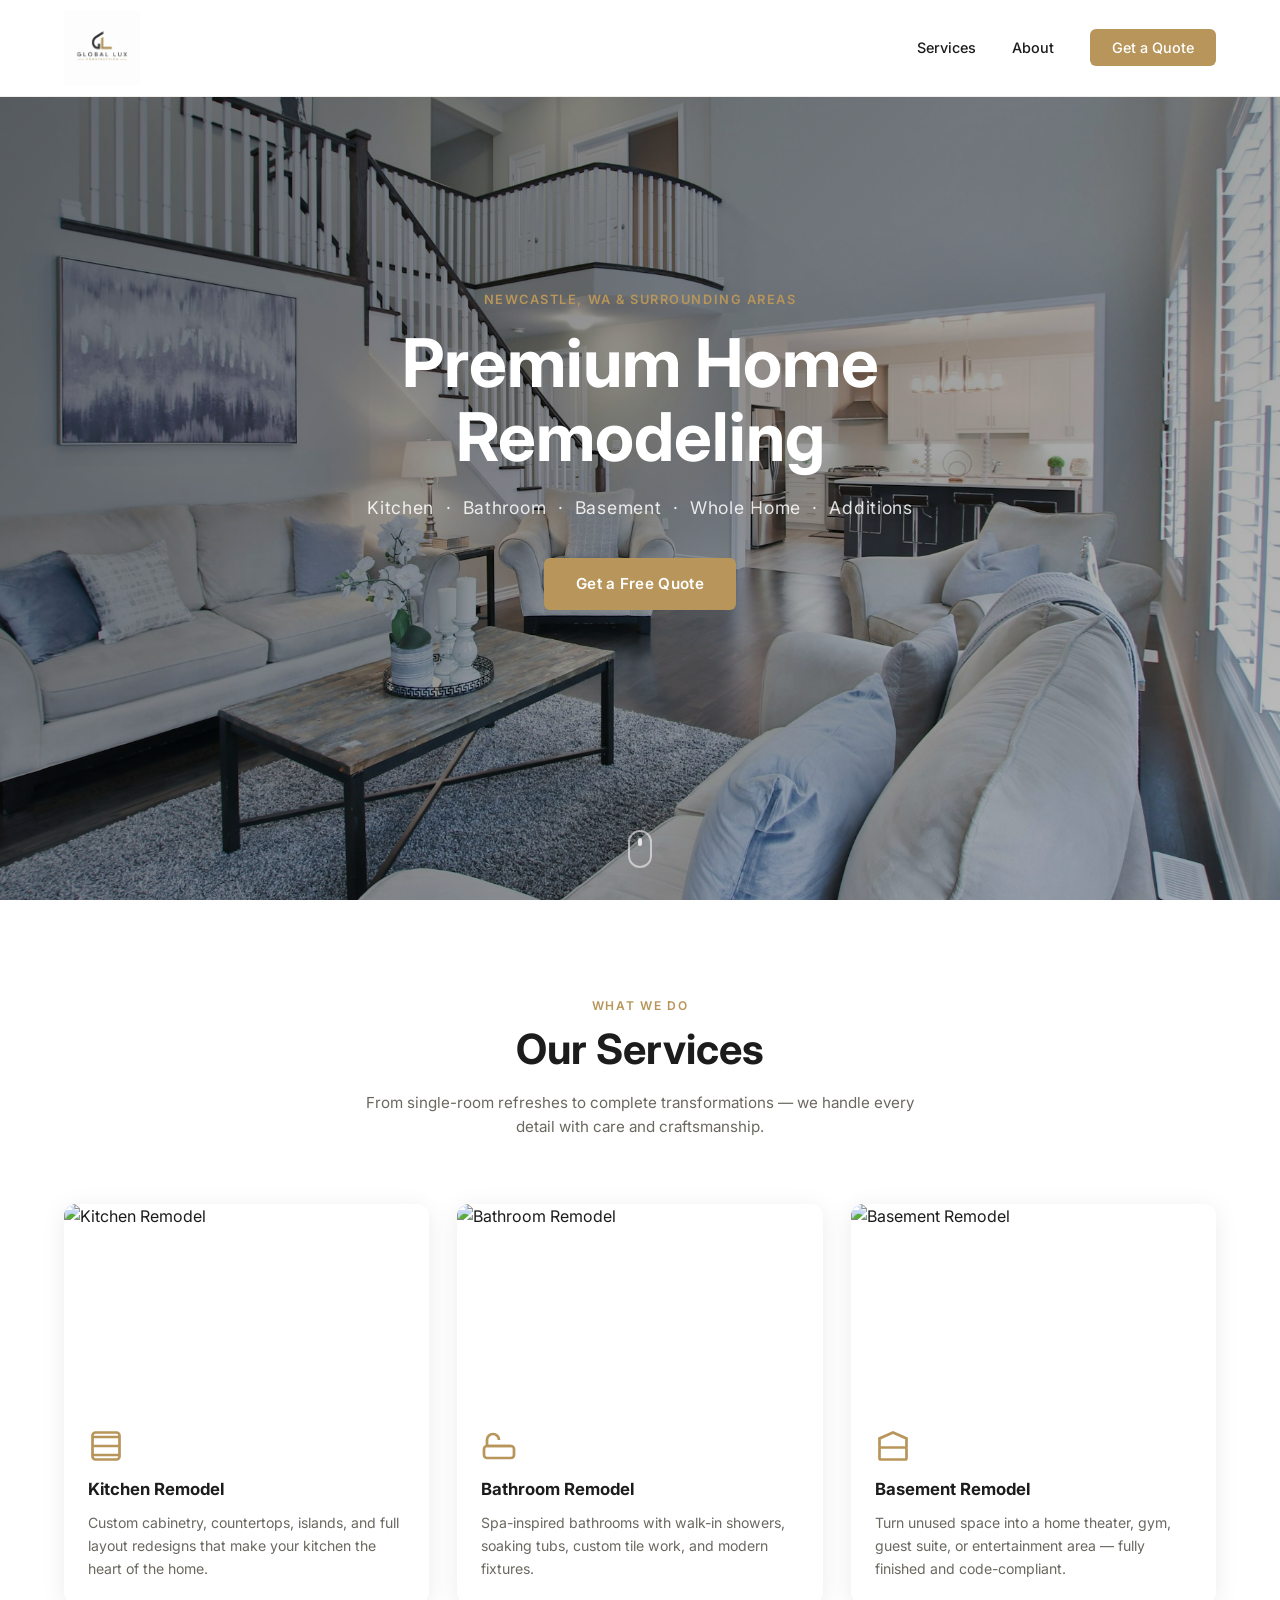
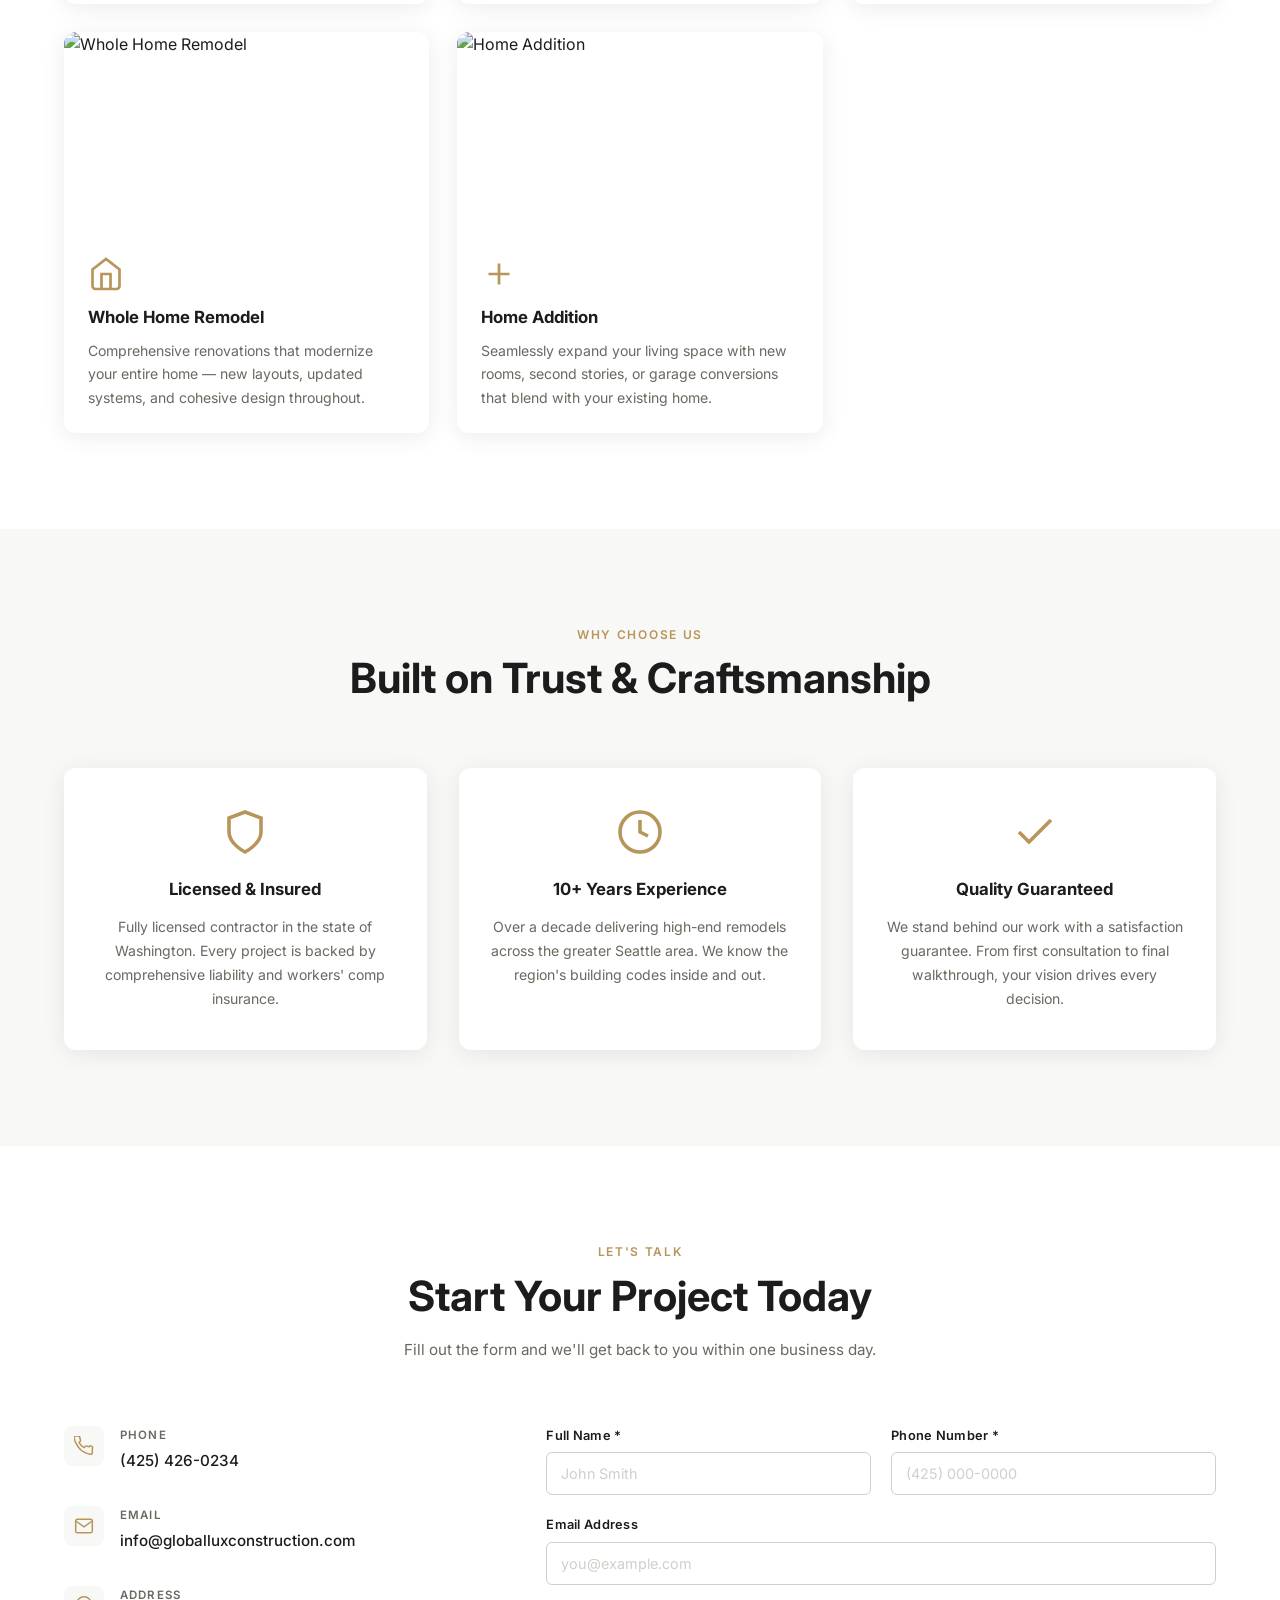
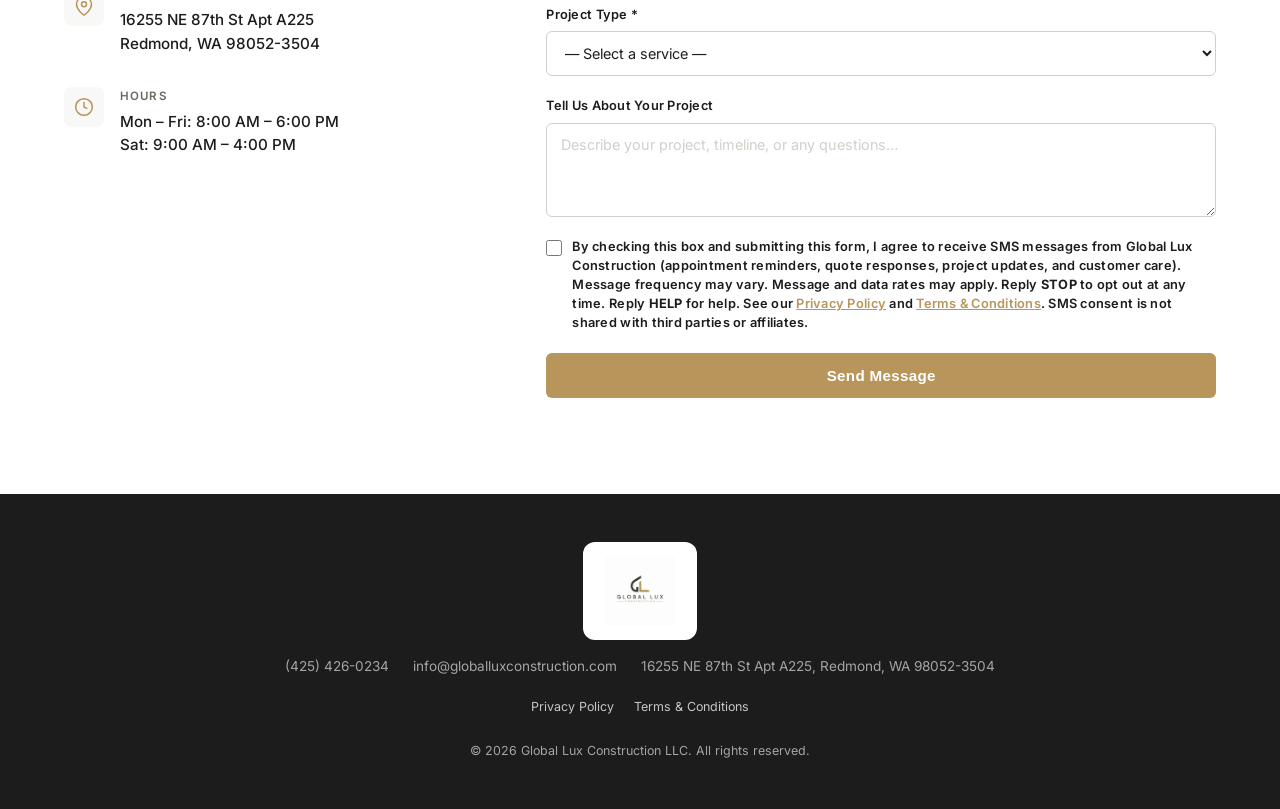
==== index.html @ 95f5a110 "Initial site for globalluxconstruction.com" ====
<!DOCTYPE html>
<html lang="en">
<head>
  <meta charset="UTF-8" />
  <meta name="viewport" content="width=device-width, initial-scale=1.0" />
  <title>Global Lux Construction LLC — Premium Home Remodeling</title>
  <link rel="preconnect" href="https://fonts.googleapis.com" />
  <link rel="preconnect" href="https://fonts.gstatic.com" crossorigin />
  <link href="https://fonts.googleapis.com/css2?family=Inter:wght@400;500;600;700&display=swap" rel="stylesheet" />
  <link rel="stylesheet" href="style.css" />
</head>
<body>

  <!-- NAVBAR -->
  <nav class="navbar" id="navbar">
    <div class="nav-inner">
      <a href="#" class="nav-logo" aria-label="Global Lux Construction LLC">
        <img src="logo.png" alt="Global Lux Construction" class="nav-logo-img" />
      </a>
      <button class="nav-toggle" id="navToggle" aria-label="Open menu">
        <span></span><span></span><span></span>
      </button>
      <ul class="nav-links" id="navLinks">
        <li><a href="#services">Services</a></li>
        <li><a href="#about">About</a></li>
        <li><a href="#contact" class="nav-cta">Get a Quote</a></li>
      </ul>
    </div>
  </nav>

  <!-- HERO -->
  <section class="hero" id="home">
    <div class="hero-overlay"></div>
    <div class="hero-content">
      <p class="hero-tag">Newcastle, WA &amp; Surrounding Areas</p>
      <h1>Premium Home<br />Remodeling</h1>
      <p class="hero-sub">Kitchen &nbsp;·&nbsp; Bathroom &nbsp;·&nbsp; Basement &nbsp;·&nbsp; Whole Home &nbsp;·&nbsp; Additions</p>
      <a href="#contact" class="btn btn-primary">Get a Free Quote</a>
    </div>
    <div class="hero-scroll-hint">
      <span></span>
    </div>
  </section>

  <!-- SERVICES -->
  <section class="section services" id="services">
    <div class="container">
      <div class="section-header">
        <p class="section-tag">What We Do</p>
        <h2>Our Services</h2>
        <p class="section-desc">From single-room refreshes to complete transformations — we handle every detail with care and craftsmanship.</p>
      </div>
      <div class="services-grid">

        <div class="service-card">
          <div class="service-img">
            <img src="https://images.unsplash.com/photo-1556909114-f6e7ad7d3136?w=600&q=80&fit=crop" alt="Kitchen Remodel" loading="lazy" />
          </div>
          <div class="service-body">
            <div class="service-icon">
              <svg viewBox="0 0 24 24" fill="none" stroke="currentColor" stroke-width="1.8"><path d="M3 6h18M3 12h18M3 18h18"/><rect x="3" y="3" width="18" height="18" rx="2"/></svg>
            </div>
            <h3>Kitchen Remodel</h3>
            <p>Custom cabinetry, countertops, islands, and full layout redesigns that make your kitchen the heart of the home.</p>
          </div>
        </div>

        <div class="service-card">
          <div class="service-img">
            <img src="https://images.unsplash.com/photo-1552321554-5fefe8c9ef14?w=600&q=80&fit=crop" alt="Bathroom Remodel" loading="lazy" />
          </div>
          <div class="service-body">
            <div class="service-icon">
              <svg viewBox="0 0 24 24" fill="none" stroke="currentColor" stroke-width="1.8"><path d="M4 12h16M4 12V8a4 4 0 018 0"/><rect x="2" y="12" width="20" height="8" rx="2"/></svg>
            </div>
            <h3>Bathroom Remodel</h3>
            <p>Spa-inspired bathrooms with walk-in showers, soaking tubs, custom tile work, and modern fixtures.</p>
          </div>
        </div>

        <div class="service-card">
          <div class="service-img">
            <img src="https://images.unsplash.com/photo-1600607687939-ce8a6c25118c?w=600&q=80&fit=crop" alt="Basement Remodel" loading="lazy" />
          </div>
          <div class="service-body">
            <div class="service-icon">
              <svg viewBox="0 0 24 24" fill="none" stroke="currentColor" stroke-width="1.8"><rect x="3" y="13" width="18" height="8" rx="1"/><path d="M3 13V7l9-4 9 4v6"/></svg>
            </div>
            <h3>Basement Remodel</h3>
            <p>Turn unused space into a home theater, gym, guest suite, or entertainment area — fully finished and code-compliant.</p>
          </div>
        </div>

        <div class="service-card">
          <div class="service-img">
            <img src="https://images.unsplash.com/photo-1600585154340-be6161a56a0c?w=600&q=80&fit=crop" alt="Whole Home Remodel" loading="lazy" />
          </div>
          <div class="service-body">
            <div class="service-icon">
              <svg viewBox="0 0 24 24" fill="none" stroke="currentColor" stroke-width="1.8"><path d="M3 9l9-7 9 7v11a2 2 0 01-2 2H5a2 2 0 01-2-2z"/><polyline points="9 22 9 12 15 12 15 22"/></svg>
            </div>
            <h3>Whole Home Remodel</h3>
            <p>Comprehensive renovations that modernize your entire home — new layouts, updated systems, and cohesive design throughout.</p>
          </div>
        </div>

        <div class="service-card">
          <div class="service-img">
            <img src="https://images.unsplash.com/photo-1558618666-fcd25c85cd64?w=600&q=80&fit=crop" alt="Home Addition" loading="lazy" />
          </div>
          <div class="service-body">
            <div class="service-icon">
              <svg viewBox="0 0 24 24" fill="none" stroke="currentColor" stroke-width="1.8"><line x1="12" y1="5" x2="12" y2="19"/><line x1="5" y1="12" x2="19" y2="12"/></svg>
            </div>
            <h3>Home Addition</h3>
            <p>Seamlessly expand your living space with new rooms, second stories, or garage conversions that blend with your existing home.</p>
          </div>
        </div>

      </div>
    </div>
  </section>

  <!-- WHY US -->
  <section class="section about" id="about">
    <div class="container">
      <div class="section-header">
        <p class="section-tag">Why Choose Us</p>
        <h2>Built on Trust &amp; Craftsmanship</h2>
      </div>
      <div class="about-grid">
        <div class="about-card">
          <div class="about-icon">
            <svg viewBox="0 0 24 24" fill="none" stroke="currentColor" stroke-width="1.8"><path d="M12 22s8-4 8-10V5l-8-3-8 3v7c0 6 8 10 8 10z"/></svg>
          </div>
          <h3>Licensed &amp; Insured</h3>
          <p>Fully licensed contractor in the state of Washington. Every project is backed by comprehensive liability and workers' comp insurance.</p>
        </div>
        <div class="about-card">
          <div class="about-icon">
            <svg viewBox="0 0 24 24" fill="none" stroke="currentColor" stroke-width="1.8"><circle cx="12" cy="12" r="10"/><polyline points="12 6 12 12 16 14"/></svg>
          </div>
          <h3>10+ Years Experience</h3>
          <p>Over a decade delivering high-end remodels across the greater Seattle area. We know the region's building codes inside and out.</p>
        </div>
        <div class="about-card">
          <div class="about-icon">
            <svg viewBox="0 0 24 24" fill="none" stroke="currentColor" stroke-width="1.8"><polyline points="20 6 9 17 4 12"/></svg>
          </div>
          <h3>Quality Guaranteed</h3>
          <p>We stand behind our work with a satisfaction guarantee. From first consultation to final walkthrough, your vision drives every decision.</p>
        </div>
      </div>
    </div>
  </section>

  <!-- CONTACT -->
  <section class="section contact" id="contact">
    <div class="container">
      <div class="section-header">
        <p class="section-tag">Let's Talk</p>
        <h2>Start Your Project Today</h2>
        <p class="section-desc">Fill out the form and we'll get back to you within one business day.</p>
      </div>
      <div class="contact-grid">

        <div class="contact-info">
          <div class="contact-item">
            <div class="contact-item-icon">
              <svg viewBox="0 0 24 24" fill="none" stroke="currentColor" stroke-width="1.8"><path d="M22 16.92v3a2 2 0 01-2.18 2 19.79 19.79 0 01-8.63-3.07A19.5 19.5 0 013.07 9.81 19.79 19.79 0 01.02 1.18 2 2 0 012 0h3a2 2 0 012 1.72c.127.96.361 1.903.7 2.81a2 2 0 01-.45 2.11L6.09 7.91a16 16 0 006 6l1.27-1.27a2 2 0 012.11-.45c.907.339 1.85.573 2.81.7A2 2 0 0122 14.92v2z"/></svg>
            </div>
            <div>
              <p class="contact-label">Phone</p>
              <a href="tel:+14254260234" class="contact-value">(425) 426-0234</a>
            </div>
          </div>
          <div class="contact-item">
            <div class="contact-item-icon">
              <svg viewBox="0 0 24 24" fill="none" stroke="currentColor" stroke-width="1.8"><path d="M4 4h16c1.1 0 2 .9 2 2v12c0 1.1-.9 2-2 2H4c-1.1 0-2-.9-2-2V6c0-1.1.9-2 2-2z"/><polyline points="22,6 12,13 2,6"/></svg>
            </div>
            <div>
              <p class="contact-label">Email</p>
              <a href="mailto:info@globalluxconstruction.com" class="contact-value">info@globalluxconstruction.com</a>
            </div>
          </div>
          <div class="contact-item">
            <div class="contact-item-icon">
              <svg viewBox="0 0 24 24" fill="none" stroke="currentColor" stroke-width="1.8"><path d="M21 10c0 7-9 13-9 13S3 17 3 10a9 9 0 0118 0z"/><circle cx="12" cy="10" r="3"/></svg>
            </div>
            <div>
              <p class="contact-label">Address</p>
              <p class="contact-value">16255 NE 87th St Apt A225<br />Redmond, WA 98052-3504</p>
            </div>
          </div>
          <div class="contact-item">
            <div class="contact-item-icon">
              <svg viewBox="0 0 24 24" fill="none" stroke="currentColor" stroke-width="1.8"><circle cx="12" cy="12" r="10"/><polyline points="12 6 12 12 16 14"/></svg>
            </div>
            <div>
              <p class="contact-label">Hours</p>
              <p class="contact-value">Mon – Fri: 8:00 AM – 6:00 PM<br />Sat: 9:00 AM – 4:00 PM</p>
            </div>
          </div>
        </div>

        <form class="contact-form" id="contactForm" novalidate>
          <div class="form-row">
            <div class="form-group">
              <label for="name">Full Name *</label>
              <input type="text" id="name" name="name" placeholder="John Smith" />
              <span class="form-error" id="nameError">Please enter your name</span>
            </div>
            <div class="form-group">
              <label for="phone">Phone Number *</label>
              <input type="tel" id="phone" name="phone" placeholder="(425) 000-0000" />
              <span class="form-error" id="phoneError">Please enter your phone number</span>
            </div>
          </div>
          <div class="form-group">
            <label for="email">Email Address</label>
            <input type="email" id="email" name="email" placeholder="you@example.com" />
            <span class="form-error" id="emailError">Please enter a valid email</span>
          </div>
          <div class="form-group">
            <label for="project">Project Type *</label>
            <select id="project" name="project">
              <option value="">— Select a service —</option>
              <option>Kitchen Remodel</option>
              <option>Bathroom Remodel</option>
              <option>Basement Remodel</option>
              <option>Whole Home Remodel</option>
              <option>Addition</option>
              <option>Other</option>
            </select>
            <span class="form-error" id="projectError">Please select a project type</span>
          </div>
          <div class="form-group">
            <label for="message">Tell Us About Your Project</label>
            <textarea id="message" name="message" rows="4" placeholder="Describe your project, timeline, or any questions…"></textarea>
          </div>
          <div class="form-group form-consent">
            <label class="checkbox-label">
              <input type="checkbox" id="smsConsent" name="smsConsent" />
              <span>By checking this box and submitting this form, I agree to receive SMS messages from Global Lux Construction (appointment reminders, quote responses, project updates, and customer care). Message frequency may vary. Message and data rates may apply. Reply <strong>STOP</strong> to opt out at any time. Reply <strong>HELP</strong> for help. See our <a href="privacy.html">Privacy Policy</a> and <a href="terms.html">Terms &amp; Conditions</a>. SMS consent is not shared with third parties or affiliates.</span>
            </label>
          </div>
          <button type="submit" class="btn btn-primary btn-full">Send Message</button>
          <p class="form-success" id="formSuccess">Thank you! We'll be in touch soon.</p>
        </form>

      </div>
    </div>
  </section>

  <!-- FOOTER -->
  <footer class="footer">
    <div class="container">
      <div class="footer-inner">
        <div class="footer-brand">
          <img src="logo.png" alt="Global Lux Construction" class="footer-logo-img" />
        </div>
        <div class="footer-info">
          <a href="tel:+14254260234">(425) 426-0234</a>
          <a href="mailto:info@globalluxconstruction.com">info@globalluxconstruction.com</a>
          <span>16255 NE 87th St Apt A225, Redmond, WA 98052-3504</span>
        </div>
        <div class="footer-legal">
          <a href="privacy.html">Privacy Policy</a>
          <a href="terms.html">Terms &amp; Conditions</a>
        </div>
        <p class="footer-copy">&copy; 2026 Global Lux Construction LLC. All rights reserved.</p>
      </div>
    </div>
  </footer>

  <script src="main.js"></script>
</body>
</html>
---- style.css ----
*, *::before, *::after { box-sizing: border-box; margin: 0; padding: 0; }

:root {
  --white:   #ffffff;
  --grey-50: #f8f8f6;
  --grey-100:#f0efec;
  --grey-300:#d1cfc9;
  --grey-600:#6b6860;
  --charcoal: #1c1c1c;
  --gold:    #b8955a;
  --gold-light: #d4b07a;
  --radius:  12px;
  --shadow:  0 4px 24px rgba(0,0,0,.08);
  --transition: .25s ease;
}

html { scroll-behavior: smooth; }

body {
  font-family: 'Inter', sans-serif;
  color: var(--charcoal);
  background: var(--white);
  line-height: 1.6;
  -webkit-font-smoothing: antialiased;
}

a { text-decoration: none; color: inherit; }
img { display: block; width: 100%; object-fit: cover; }

/* ── CONTAINER ── */
.container {
  max-width: 1200px;
  margin: 0 auto;
  padding: 0 24px;
}

/* ── BUTTONS ── */
.btn {
  display: inline-block;
  padding: 14px 32px;
  border-radius: 6px;
  font-weight: 600;
  font-size: .95rem;
  letter-spacing: .02em;
  cursor: pointer;
  border: none;
  transition: background var(--transition), transform var(--transition);
}
.btn-primary {
  background: var(--gold);
  color: var(--white);
}
.btn-primary:hover {
  background: var(--gold-light);
  transform: translateY(-2px);
}
.btn-full { width: 100%; text-align: center; }

/* ── NAVBAR ── */
.navbar {
  position: fixed;
  top: 0; left: 0; right: 0;
  z-index: 100;
  background: var(--white);
  border-bottom: 1px solid var(--grey-100);
  transition: box-shadow var(--transition);
}
.navbar.scrolled {
  box-shadow: 0 1px 16px rgba(0,0,0,.1);
}
.nav-inner {
  display: flex;
  align-items: center;
  justify-content: space-between;
  height: 96px;
  max-width: 1200px;
  margin: 0 auto;
  padding: 0 24px;
}
.nav-logo {
  display: flex;
  align-items: center;
  line-height: 1;
}
.nav-logo-img {
  display: block;
  height: 76px;
  width: auto;
  mix-blend-mode: multiply;
}
.nav-links {
  display: flex;
  align-items: center;
  gap: 36px;
  list-style: none;
}
.nav-links a {
  font-size: .9rem;
  font-weight: 500;
  color: var(--charcoal);
  transition: color var(--transition);
}
.nav-links a:hover { color: var(--gold); }
.navbar.scrolled .nav-links a { color: var(--charcoal); }
.navbar.scrolled .nav-links a:hover { color: var(--gold); }
.nav-cta {
  background: var(--gold) !important;
  color: var(--white) !important;
  padding: 10px 22px;
  border-radius: 6px;
  transition: background var(--transition) !important;
}
.nav-cta:hover { background: var(--gold-light) !important; }

.nav-toggle {
  display: none;
  flex-direction: column;
  gap: 5px;
  background: none;
  border: none;
  cursor: pointer;
  padding: 4px;
}
.nav-toggle span {
  display: block;
  width: 24px;
  height: 2px;
  background: var(--charcoal);
  border-radius: 2px;
  transition: background var(--transition);
}
.navbar.scrolled .nav-toggle span { background: var(--charcoal); }

/* ── HERO ── */
.hero {
  position: relative;
  height: 100vh;
  min-height: 600px;
  display: flex;
  align-items: center;
  justify-content: center;
  background: url('hero.jpg') center/cover no-repeat;
}
.hero-overlay {
  position: absolute;
  inset: 0;
  background: linear-gradient(135deg, rgba(0,0,0,.55) 0%, rgba(0,0,0,.25) 100%);
}
.hero-content {
  position: relative;
  text-align: center;
  color: var(--white);
  padding: 0 24px;
  max-width: 760px;
}
.hero-tag {
  font-size: .8rem;
  font-weight: 600;
  letter-spacing: .12em;
  text-transform: uppercase;
  color: var(--gold);
  margin-bottom: 16px;
}
.hero-content h1 {
  font-size: clamp(2.4rem, 6vw, 4.2rem);
  font-weight: 700;
  line-height: 1.1;
  margin-bottom: 20px;
}
.hero-sub {
  font-size: clamp(.9rem, 2vw, 1.1rem);
  color: rgba(255,255,255,.85);
  margin-bottom: 36px;
  letter-spacing: .04em;
}
.hero-scroll-hint {
  position: absolute;
  bottom: 32px;
  left: 50%;
  transform: translateX(-50%);
}
.hero-scroll-hint span {
  display: block;
  width: 24px;
  height: 38px;
  border: 2px solid rgba(255,255,255,.55);
  border-radius: 12px;
  position: relative;
}
.hero-scroll-hint span::after {
  content: '';
  position: absolute;
  top: 6px;
  left: 50%;
  transform: translateX(-50%);
  width: 4px;
  height: 8px;
  background: rgba(255,255,255,.8);
  border-radius: 2px;
  animation: scroll-hint 2s infinite;
}
@keyframes scroll-hint {
  0%   { opacity: 1; transform: translateX(-50%) translateY(0); }
  100% { opacity: 0; transform: translateX(-50%) translateY(14px); }
}

/* ── SECTIONS ── */
.section { padding: 96px 0; }
.section-header {
  text-align: center;
  margin-bottom: 64px;
}
.section-tag {
  font-size: .75rem;
  font-weight: 600;
  letter-spacing: .14em;
  text-transform: uppercase;
  color: var(--gold);
  margin-bottom: 10px;
}
.section-header h2 {
  font-size: clamp(1.8rem, 4vw, 2.6rem);
  font-weight: 700;
  line-height: 1.2;
  margin-bottom: 16px;
}
.section-desc {
  color: var(--grey-600);
  max-width: 560px;
  margin: 0 auto;
  font-size: .95rem;
}

/* ── SERVICES ── */
.services-grid {
  display: grid;
  grid-template-columns: repeat(3, 1fr);
  gap: 28px;
}
.service-card {
  border-radius: var(--radius);
  overflow: hidden;
  background: var(--white);
  box-shadow: var(--shadow);
  transition: transform var(--transition), box-shadow var(--transition);
}
.service-card:hover {
  transform: translateY(-6px);
  box-shadow: 0 12px 40px rgba(0,0,0,.13);
}
.service-img { height: 200px; overflow: hidden; }
.service-img img {
  height: 100%;
  transition: transform .4s ease;
}
.service-card:hover .service-img img { transform: scale(1.06); }
.service-body { padding: 24px; }
.service-icon {
  width: 36px;
  height: 36px;
  color: var(--gold);
  margin-bottom: 12px;
}
.service-icon svg { width: 100%; height: 100%; }
.service-body h3 {
  font-size: 1.05rem;
  font-weight: 700;
  margin-bottom: 8px;
}
.service-body p {
  font-size: .88rem;
  color: var(--grey-600);
  line-height: 1.65;
}

/* last card centred when odd total */
.services-grid .service-card:last-child:nth-child(3n+1) {
  grid-column: 2 / 3;
}

/* ── ABOUT ── */
.about { background: var(--grey-50); }
.about-grid {
  display: grid;
  grid-template-columns: repeat(3, 1fr);
  gap: 32px;
}
.about-card {
  background: var(--white);
  border-radius: var(--radius);
  padding: 40px 32px;
  text-align: center;
  box-shadow: var(--shadow);
}
.about-icon {
  width: 48px;
  height: 48px;
  margin: 0 auto 20px;
  color: var(--gold);
}
.about-icon svg { width: 100%; height: 100%; }
.about-card h3 {
  font-size: 1.05rem;
  font-weight: 700;
  margin-bottom: 12px;
}
.about-card p {
  font-size: .88rem;
  color: var(--grey-600);
  line-height: 1.7;
}

/* ── CONTACT ── */
.contact-grid {
  display: grid;
  grid-template-columns: 1fr 1.6fr;
  gap: 64px;
  align-items: start;
}
.contact-info { display: flex; flex-direction: column; gap: 32px; }
.contact-item { display: flex; gap: 16px; align-items: flex-start; }
.contact-item-icon {
  width: 40px;
  height: 40px;
  flex-shrink: 0;
  background: var(--grey-50);
  border-radius: 8px;
  display: flex;
  align-items: center;
  justify-content: center;
  color: var(--gold);
}
.contact-item-icon svg { width: 20px; height: 20px; }
.contact-label {
  font-size: .72rem;
  font-weight: 600;
  letter-spacing: .1em;
  text-transform: uppercase;
  color: var(--grey-600);
  margin-bottom: 4px;
}
.contact-value {
  font-size: .95rem;
  font-weight: 500;
  line-height: 1.55;
  color: var(--charcoal);
}
a.contact-value:hover { color: var(--gold); }

/* form */
.contact-form { display: flex; flex-direction: column; gap: 20px; }
.form-row { display: grid; grid-template-columns: 1fr 1fr; gap: 20px; }
.form-group { display: flex; flex-direction: column; gap: 6px; position: relative; }
.form-group label {
  font-size: .8rem;
  font-weight: 600;
  color: var(--charcoal);
  letter-spacing: .02em;
}
.form-group input,
.form-group select,
.form-group textarea {
  padding: 12px 14px;
  border: 1.5px solid var(--grey-300);
  border-radius: 6px;
  font-family: inherit;
  font-size: .9rem;
  color: var(--charcoal);
  background: var(--white);
  transition: border-color var(--transition), box-shadow var(--transition);
  outline: none;
  resize: vertical;
}
.form-group input::placeholder,
.form-group textarea::placeholder { color: var(--grey-300); }
.form-group input:focus,
.form-group select:focus,
.form-group textarea:focus {
  border-color: var(--gold);
  box-shadow: 0 0 0 3px rgba(184,149,90,.15);
}
.form-group.error input,
.form-group.error select {
  border-color: #d9534f;
}
.form-error {
  font-size: .77rem;
  color: #d9534f;
  display: none;
}
.form-group.error .form-error { display: block; }
.form-consent { gap: 8px; }
.checkbox-label {
  display: flex;
  align-items: flex-start;
  gap: 10px;
  font-size: .82rem;
  line-height: 1.5;
  color: var(--grey-600);
  cursor: pointer;
}
.checkbox-label input[type="checkbox"] {
  margin-top: 3px;
  flex-shrink: 0;
  width: 16px;
  height: 16px;
  accent-color: var(--gold);
  cursor: pointer;
}
.checkbox-label a { color: var(--gold); text-decoration: underline; }
.checkbox-label a:hover { color: var(--gold-light); }
.form-success {
  display: none;
  text-align: center;
  color: #2d8a55;
  font-weight: 600;
  font-size: .9rem;
  margin-top: 8px;
}
.form-success.visible { display: block; }

/* ── FOOTER ── */
.footer {
  background: var(--charcoal);
  color: rgba(255,255,255,.6);
  padding: 48px 0;
}
.footer-inner {
  display: flex;
  flex-direction: column;
  align-items: center;
  gap: 16px;
  text-align: center;
}
.footer-brand {
  display: inline-flex;
  align-items: center;
  background: var(--white);
  padding: 14px 22px;
  border-radius: var(--radius);
}
.footer-logo-img {
  display: block;
  height: 70px;
  width: auto;
}
.footer-info {
  display: flex;
  flex-wrap: wrap;
  gap: 8px 24px;
  justify-content: center;
  font-size: .85rem;
}
.footer-info a:hover { color: var(--gold); }
.footer-legal {
  display: flex;
  flex-wrap: wrap;
  gap: 8px 20px;
  justify-content: center;
  font-size: .78rem;
  margin-top: 4px;
}
.footer-legal a { color: rgba(255,255,255,.75); }
.footer-legal a:hover { color: var(--gold); }
.footer-copy { font-size: .78rem; margin-top: 8px; }

/* ── LEGAL PAGES ── */
.legal-header {
  background: linear-gradient(135deg, var(--grey-50), var(--grey-100));
  padding: 144px 0 56px;
  border-bottom: 1px solid var(--grey-100);
}
.legal-header h1 {
  font-size: clamp(1.8rem, 4vw, 2.6rem);
  font-weight: 700;
  margin-bottom: 6px;
  color: var(--charcoal);
}
.legal-header .legal-date {
  color: var(--grey-600);
  font-size: .9rem;
}
.legal-content {
  max-width: 820px;
  padding: 56px 24px 96px;
}
.legal-content h2 {
  font-size: 1.3rem;
  font-weight: 700;
  margin: 36px 0 12px;
  color: var(--charcoal);
}
.legal-content h3 {
  font-size: 1rem;
  font-weight: 600;
  margin: 22px 0 8px;
  color: var(--charcoal);
}
.legal-content p { margin-bottom: 14px; line-height: 1.75; }
.legal-content ul { margin: 0 0 14px 22px; }
.legal-content li { margin-bottom: 6px; line-height: 1.7; }
.legal-content a { color: var(--gold); text-decoration: underline; }
.legal-content a:hover { color: var(--gold-light); }
.legal-callout {
  background: var(--grey-50);
  border-left: 3px solid var(--gold);
  padding: 16px 20px;
  margin: 18px 0;
  border-radius: 4px;
  line-height: 1.7;
}

/* ── RESPONSIVE ── */
@media (max-width: 900px) {
  .services-grid { grid-template-columns: repeat(2, 1fr); }
  .services-grid .service-card:last-child:nth-child(3n+1) { grid-column: auto; }
  .contact-grid { grid-template-columns: 1fr; gap: 40px; }
  .about-grid { grid-template-columns: 1fr; gap: 20px; }
}

@media (max-width: 640px) {
  .services-grid { grid-template-columns: 1fr; }
  .form-row { grid-template-columns: 1fr; }
  .nav-inner { height: 76px; }
  .nav-logo-img { height: 56px; }
  .footer-logo-img { height: 64px; }
  .nav-links {
    display: none;
    flex-direction: column;
    position: fixed;
    top: 76px; left: 0; right: 0;
    background: var(--white);
    padding: 24px;
    gap: 20px;
    box-shadow: 0 8px 24px rgba(0,0,0,.12);
  }
  .nav-links.open { display: flex; }
  .nav-links a { color: var(--charcoal) !important; font-size: 1rem; }
  .nav-toggle { display: flex; }
  .section { padding: 64px 0; }
}
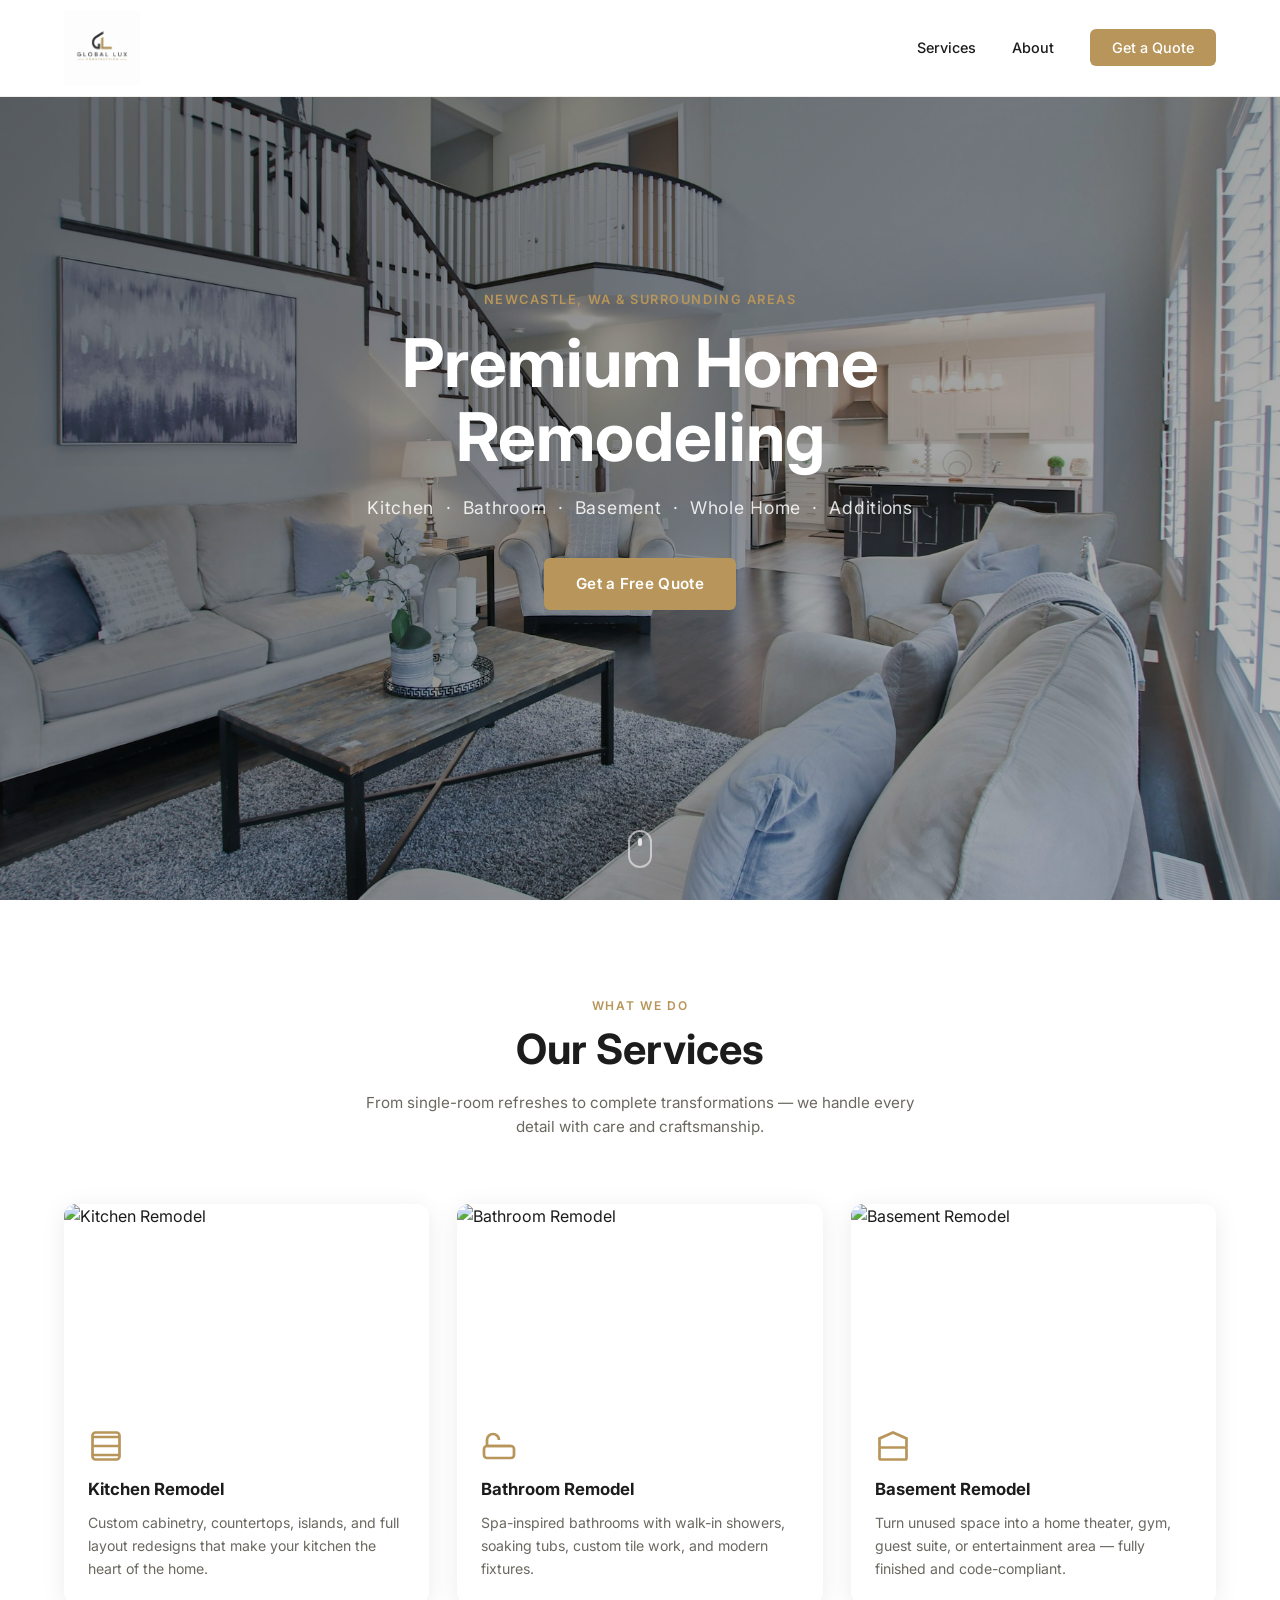
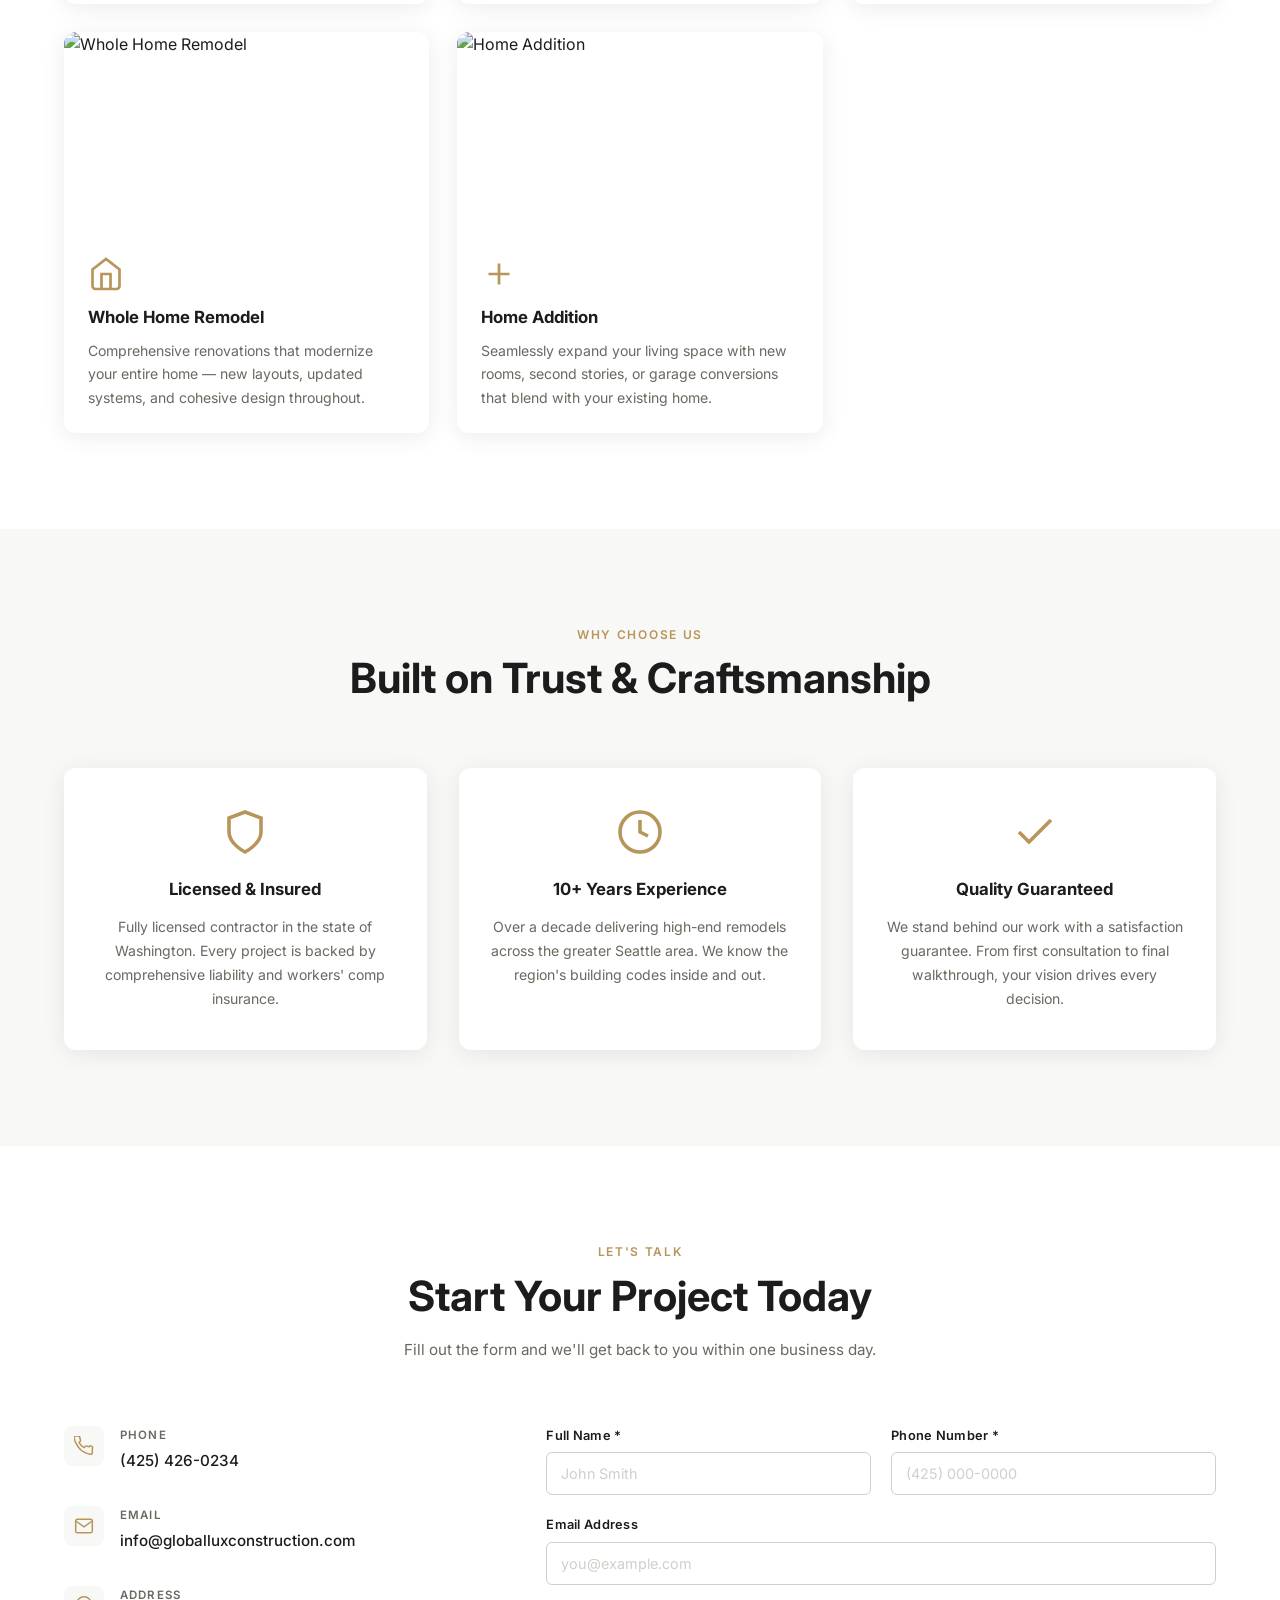
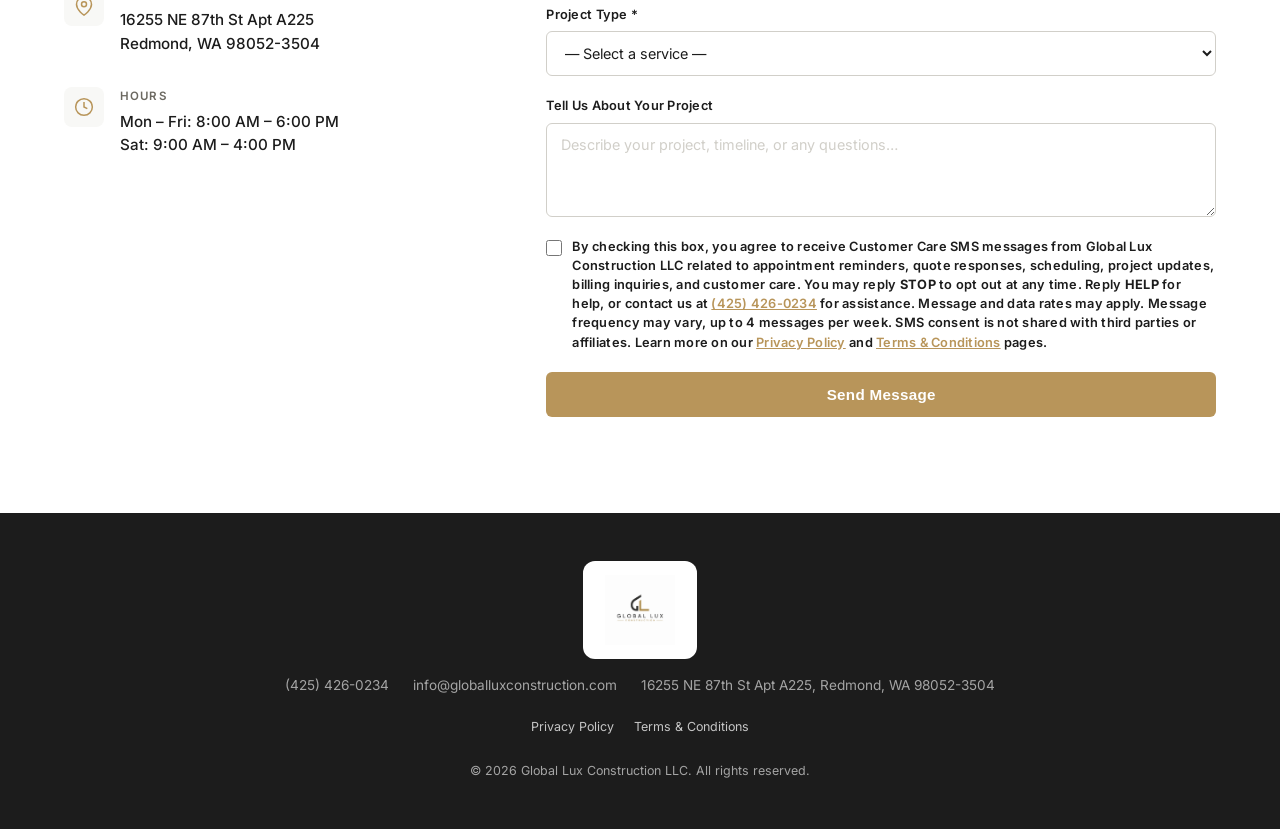
==== commit 4836f86c: "Update SMS compliance content for TCR (A2P 10DLC) review - terms.html: restructure SMS section into " ====
--- a/index.html
+++ b/index.html
@@ -241,7 +241,7 @@
           <div class="form-group form-consent">
             <label class="checkbox-label">
               <input type="checkbox" id="smsConsent" name="smsConsent" />
-              <span>By checking this box and submitting this form, I agree to receive SMS messages from Global Lux Construction (appointment reminders, quote responses, project updates, and customer care). Message frequency may vary. Message and data rates may apply. Reply <strong>STOP</strong> to opt out at any time. Reply <strong>HELP</strong> for help. See our <a href="privacy.html">Privacy Policy</a> and <a href="terms.html">Terms &amp; Conditions</a>. SMS consent is not shared with third parties or affiliates.</span>
+              <span>By checking this box, you agree to receive Customer Care SMS messages from Global Lux Construction LLC related to appointment reminders, quote responses, scheduling, project updates, billing inquiries, and customer care. You may reply <strong>STOP</strong> to opt out at any time. Reply <strong>HELP</strong> for help, or contact us at <a href="tel:+14254260234">(425) 426-0234</a> for assistance. Message and data rates may apply. Message frequency may vary, up to 4 messages per week. SMS consent is not shared with third parties or affiliates. Learn more on our <a href="privacy.html">Privacy Policy</a> and <a href="terms.html">Terms &amp; Conditions</a> pages.</span>
             </label>
           </div>
           <button type="submit" class="btn btn-primary btn-full">Send Message</button>
